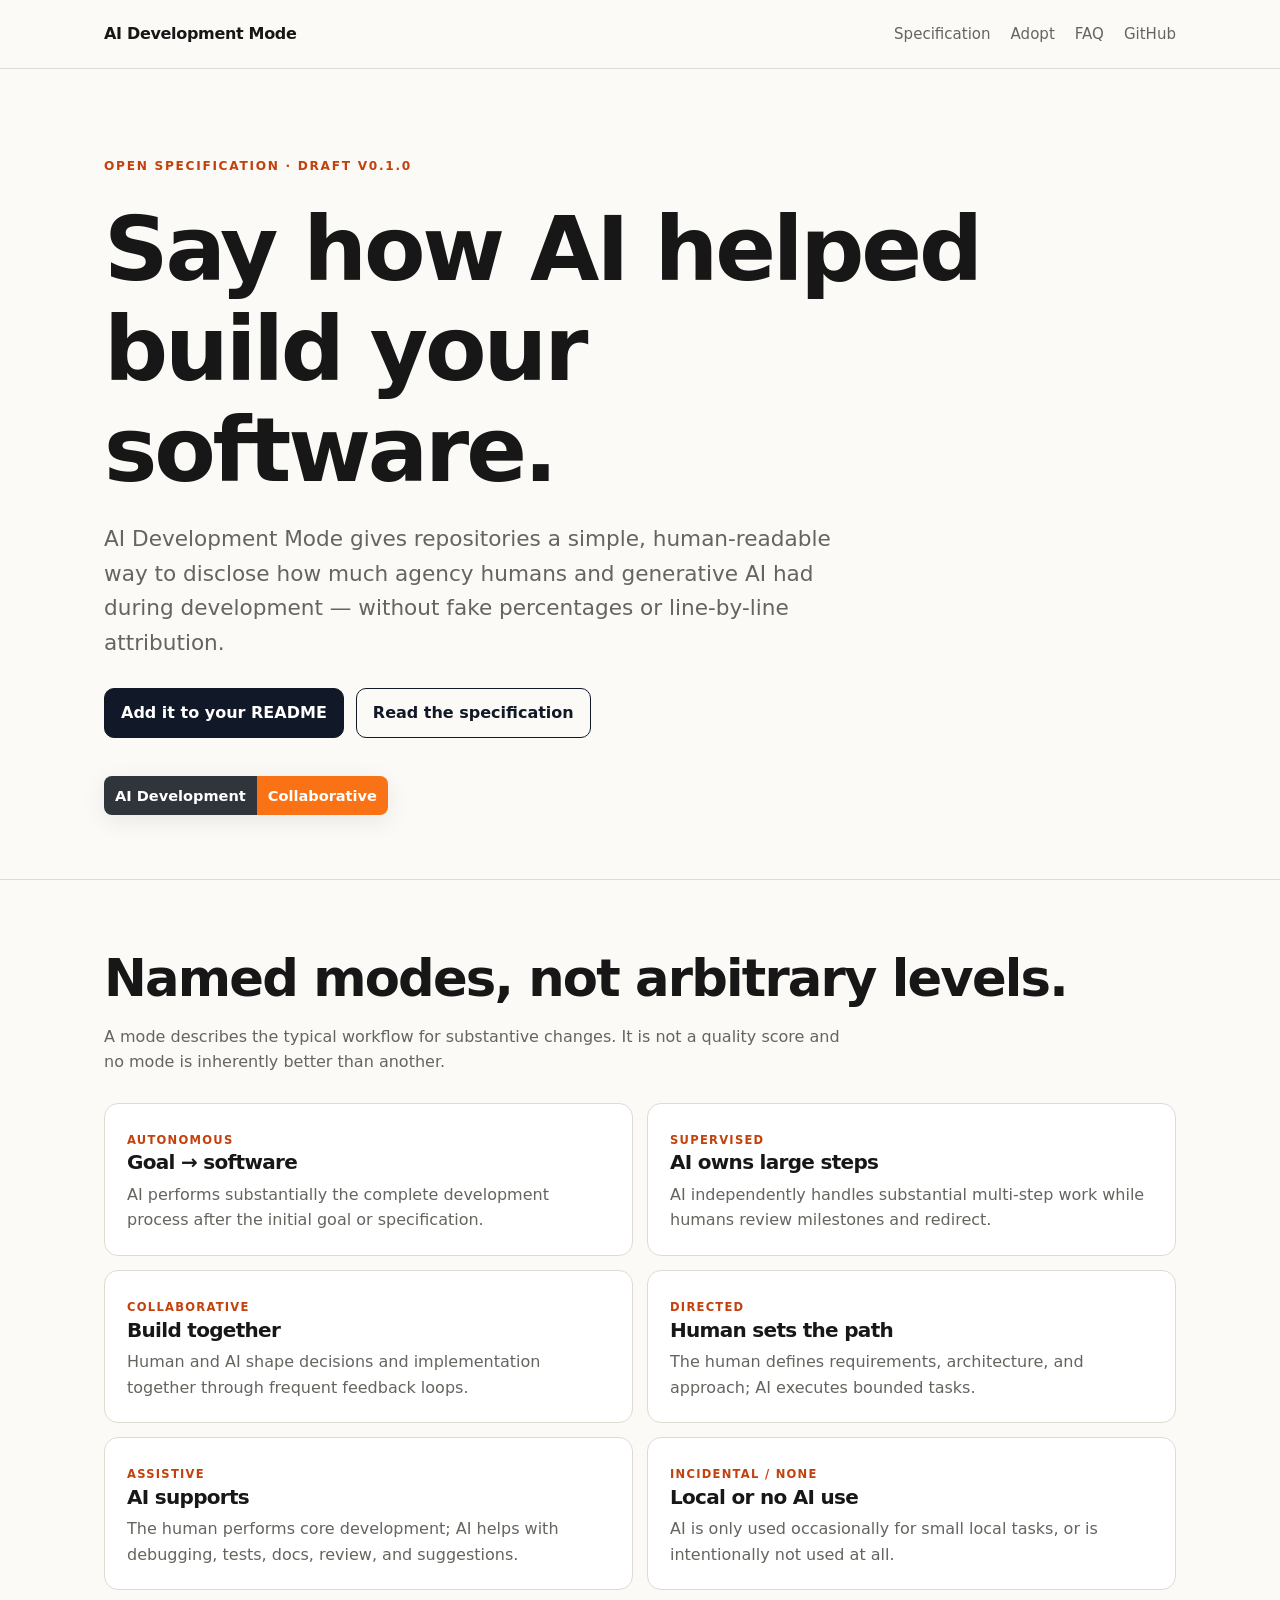
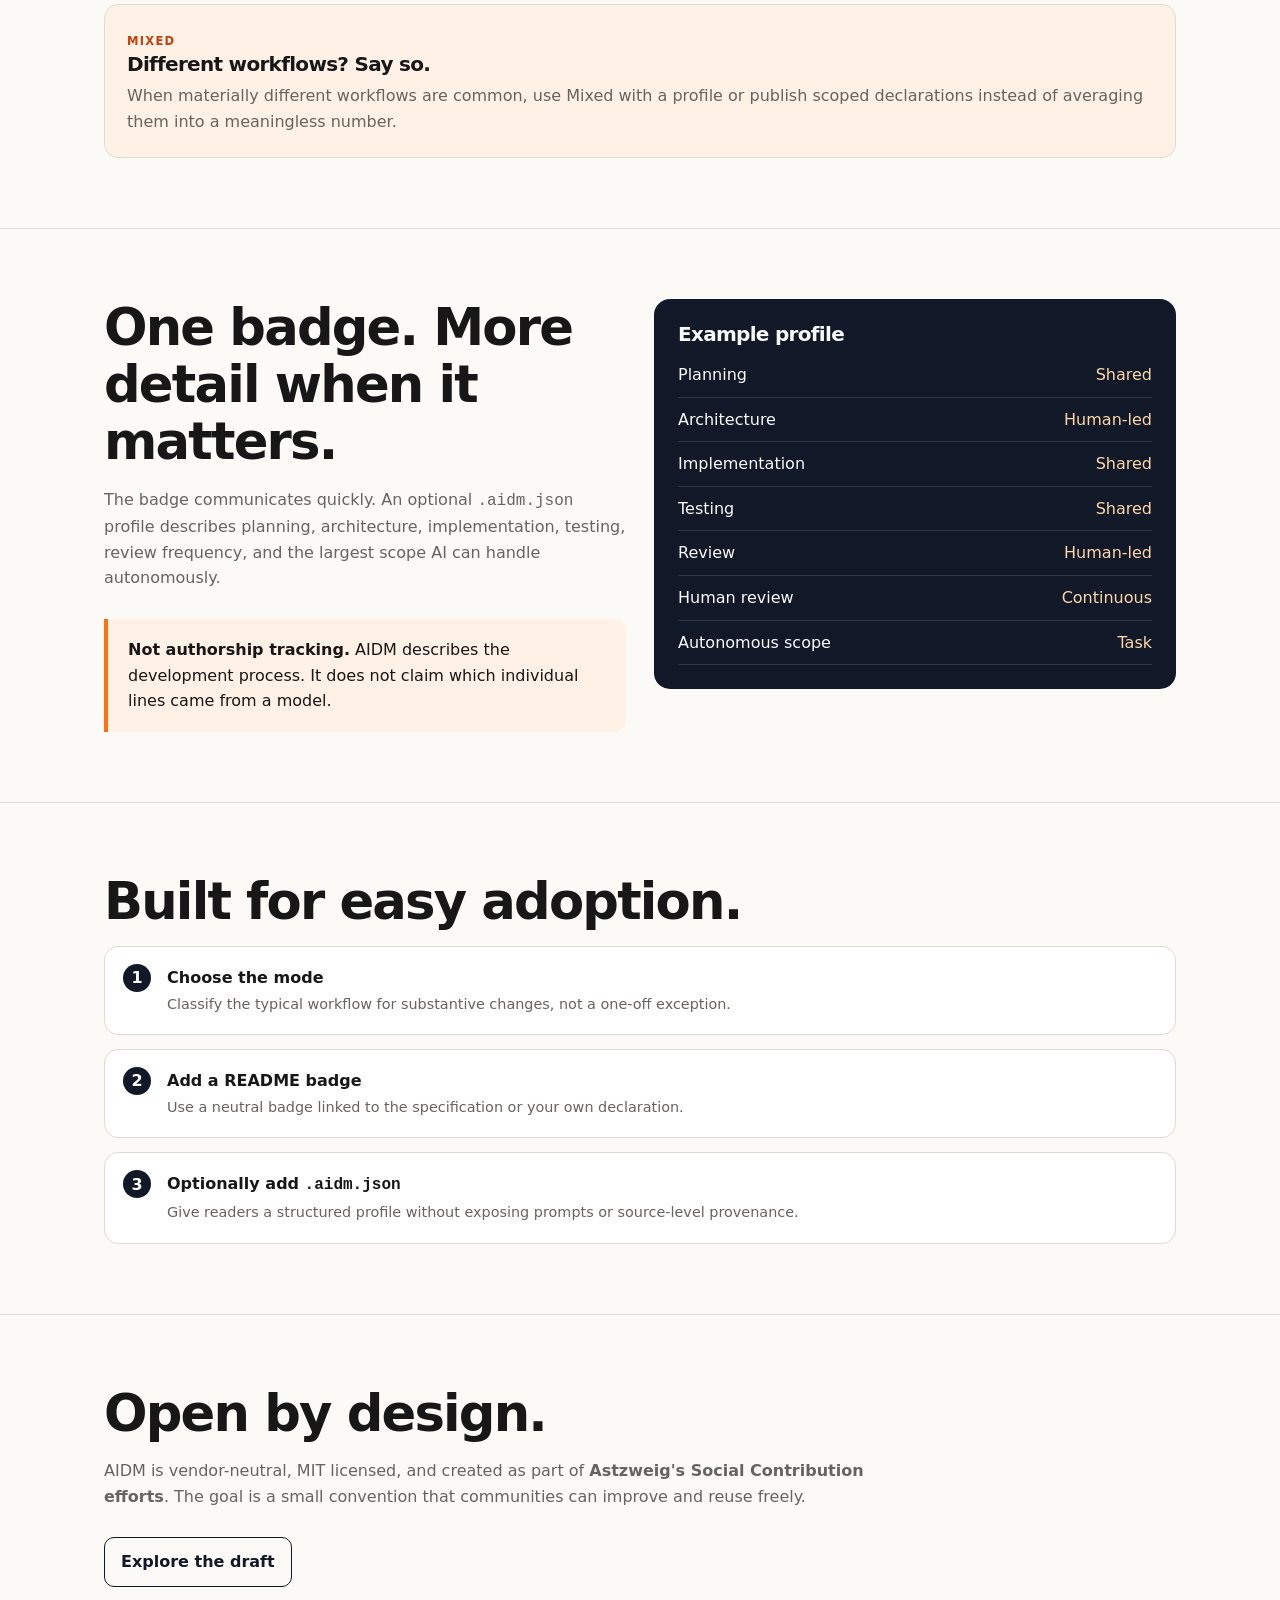
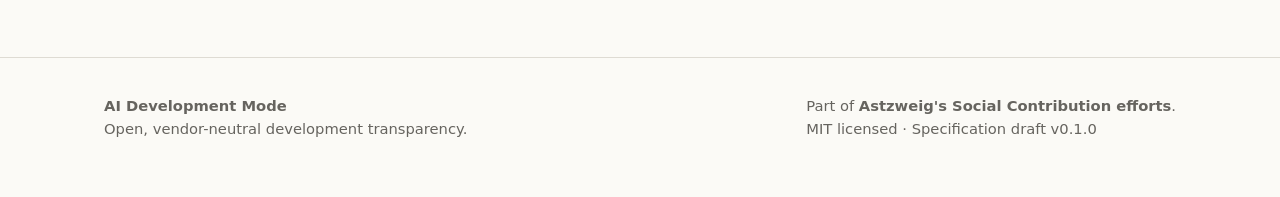
==== docs/index.html @ 7727363b "Import AI Development Mode specification v0.1.0 draft Specification, JSON Schema, examples, validato" ====
<!doctype html>
<html lang="en">
  <head>
    <meta charset="utf-8">
    <meta name="viewport" content="width=device-width,initial-scale=1">
    <meta name="description" content="AI Development Mode is an open specification for disclosing how humans and generative AI worked together to build software.">
    <title>AI Development Mode — Transparent AI-assisted software development</title>
    <link rel="stylesheet" href="assets/style.css">
  </head>
  <body>
    <header class="site-header">
      <div class="wrap nav"><a class="brand" href="index.html"><span>AI Development Mode</span></a>
        <nav class="navlinks"><a href="specification.html">Specification</a><a href="adopt.html">Adopt</a><a href="faq.html">FAQ</a><a href="https://github.com/astzweig/aidm">GitHub</a></nav>
      </div>
    </header>
    <main>
      <section class="hero">
        <div class="wrap">
          <div class="eyebrow">Open specification · Draft v0.1.0</div>
          <h1>Say how AI helped build your software.</h1>
          <p class="lead">AI Development Mode gives repositories a simple, human-readable way to disclose how much agency humans and generative AI had during development — without fake percentages or line-by-line attribution.</p>
          <div class="actions"><a class="button" href="adopt.html">Add it to your README</a><a class="button secondary" href="specification.html">Read the specification</a></div>
          <div class="badge-preview" aria-label="Example badge"><span>AI Development</span><span>Collaborative</span></div>
        </div>
      </section>
      <section class="section">
        <div class="wrap">
          <h2>Named modes, not arbitrary levels.</h2>
          <p class="section-intro">A mode describes the typical workflow for substantive changes. It is not a quality score and no mode is inherently better than another.</p>
          <div class="modes">
            <article class="mode"><span class="tag">Autonomous</span>
              <h3>Goal → software</h3>
              <p>AI performs substantially the complete development process after the initial goal or specification.</p>
            </article>
            <article class="mode"><span class="tag">Supervised</span>
              <h3>AI owns large steps</h3>
              <p>AI independently handles substantial multi-step work while humans review milestones and redirect.</p>
            </article>
            <article class="mode"><span class="tag">Collaborative</span>
              <h3>Build together</h3>
              <p>Human and AI shape decisions and implementation together through frequent feedback loops.</p>
            </article>
            <article class="mode"><span class="tag">Directed</span>
              <h3>Human sets the path</h3>
              <p>The human defines requirements, architecture, and approach; AI executes bounded tasks.</p>
            </article>
            <article class="mode"><span class="tag">Assistive</span>
              <h3>AI supports</h3>
              <p>The human performs core development; AI helps with debugging, tests, docs, review, and suggestions.</p>
            </article>
            <article class="mode"><span class="tag">Incidental / None</span>
              <h3>Local or no AI use</h3>
              <p>AI is only used occasionally for small local tasks, or is intentionally not used at all.</p>
            </article>
            <article class="mode mixed"><span class="tag">Mixed</span>
              <h3>Different workflows? Say so.</h3>
              <p>When materially different workflows are common, use Mixed with a profile or publish scoped declarations instead of averaging them into a meaningless number.</p>
            </article>
          </div>
        </div>
      </section>
      <section class="section">
        <div class="wrap profile">
          <div>
            <h2>One badge. More detail when it matters.</h2>
            <p class="section-intro">The badge communicates quickly. An optional <code>.aidm.json</code> profile describes planning, architecture, implementation, testing, review frequency, and the largest scope AI can handle autonomously.</p>
            <div class="callout"><strong>Not authorship tracking.</strong> AIDM describes the development process. It does not claim which individual lines came from a model.</div>
          </div>
          <div class="profile-card">
            <h3>Example profile</h3>
            <table>
              <tr>
                <td>Planning</td>
                <td>Shared</td>
              </tr>
              <tr>
                <td>Architecture</td>
                <td>Human-led</td>
              </tr>
              <tr>
                <td>Implementation</td>
                <td>Shared</td>
              </tr>
              <tr>
                <td>Testing</td>
                <td>Shared</td>
              </tr>
              <tr>
                <td>Review</td>
                <td>Human-led</td>
              </tr>
              <tr>
                <td>Human review</td>
                <td>Continuous</td>
              </tr>
              <tr>
                <td>Autonomous scope</td>
                <td>Task</td>
              </tr>
            </table>
          </div>
        </div>
      </section>
      <section class="section">
        <div class="wrap">
          <h2>Built for easy adoption.</h2>
          <div class="steps">
            <div class="step"><strong>Choose the mode</strong><br><span class="small">Classify the typical workflow for substantive changes, not a one-off exception.</span></div>
            <div class="step"><strong>Add a README badge</strong><br><span class="small">Use a neutral badge linked to the specification or your own declaration.</span></div>
            <div class="step"><strong>Optionally add <code>.aidm.json</code></strong><br><span class="small">Give readers a structured profile without exposing prompts or source-level provenance.</span></div>
          </div>
        </div>
      </section>
      <section class="section">
        <div class="wrap">
          <h2>Open by design.</h2>
          <p class="section-intro">AIDM is vendor-neutral, MIT licensed, and created as part of <strong>Astzweig's Social Contribution efforts</strong>. The goal is a small convention that communities can improve and reuse freely.</p>
          <a class="button secondary" href="specification.html">Explore the draft</a></div>
      </section>
    </main>
    <footer class="footer">
      <div class="wrap footer-grid">
        <div><strong>AI Development Mode</strong><br>Open, vendor-neutral development transparency.</div>
        <div>Part of <strong>Astzweig's Social Contribution efforts</strong>.<br>MIT licensed · Specification draft v0.1.0</div>
      </div>
    </footer>
    <script src="assets/site.js"></script>
  </body>
</html>
---- docs/assets/style.css ----
* {
  box-sizing:border-box;
}
:root {
  --bg:#fbfaf6;
  --ink:#171717;
  --muted:#66645f;
  --line:#dedbd3;
  --card:#fff;
  --accent:#f97316;
  --accent-text:#c2410c;
  --accent-soft:#fff1e6;
  --dark:#111827;
  --max:1120px;
}
html {
  scroll-behavior:smooth;
}
body {
  margin:0;
  background:var(--bg);
  color:var(--ink);
  font-family:Inter,ui-sans-serif,system-ui,-apple-system,BlinkMacSystemFont,"Segoe UI",sans-serif;
  line-height:1.6;
}
a {
  color:var(--accent-text);
  text-decoration-thickness:1px;
  text-underline-offset:3px;
}
code,pre {
  font-family:ui-monospace,SFMono-Regular,Menlo,Consolas,monospace;
}
.wrap {
  max-width:var(--max);
  margin:auto;
  padding:0 24px;
}
.site-header {
  border-bottom:1px solid var(--line);
  background:rgba(251,250,246,.94);
  position:sticky;
  top:0;
  z-index:20;
  backdrop-filter:blur(10px);
}
.nav {
  height:68px;
  display:flex;
  align-items:center;
  justify-content:space-between;
  gap:24px;
}
.brand {
  display:flex;
  align-items:center;
  gap:11px;
  color:var(--ink);
  text-decoration:none;
  font-weight:800;
  letter-spacing:-.02em;
}
.navlinks {
  display:flex;
  gap:20px;
  align-items:center;
}
.navlinks a {
  color:var(--muted);
  text-decoration:none;
  font-size:.94rem;
}
.navlinks a:hover {
  color:var(--ink);
}
.hero {
  padding:88px 0 64px;
}
.eyebrow {
  text-transform:uppercase;
  letter-spacing:.14em;
  font-size:.76rem;
  font-weight:800;
  color:var(--accent-text);
}
h1,h2,h3 {
  line-height:1.12;
  letter-spacing:-.035em;
}
h1 {
  font-size:clamp(2.8rem,7vw,5.8rem);
  max-width:920px;
  margin:.25em 0 .25em;
}
h2 {
  font-size:clamp(2rem,4vw,3.2rem);
  margin:0 0 16px;
}
h3 {
  font-size:1.25rem;
  margin:0 0 8px;
}
.lead {
  font-size:clamp(1.12rem,2vw,1.35rem);
  max-width:760px;
  color:var(--muted);
}
.actions {
  display:flex;
  flex-wrap:wrap;
  gap:12px;
  margin-top:28px;
}
.button {
  display:inline-flex;
  align-items:center;
  justify-content:center;
  border:1px solid var(--dark);
  background:var(--dark);
  color:white;
  text-decoration:none;
  padding:11px 16px;
  border-radius:10px;
  font-weight:700;
}
.button.secondary {
  background:transparent;
  color:var(--dark);
}
.badge-preview {
  margin-top:38px;
  display:inline-flex;
  align-items:center;
  border-radius:8px;
  overflow:hidden;
  box-shadow:0 6px 24px rgba(17,24,39,.08);
  font-size:.91rem;
  font-weight:700;
}
.badge-preview span:first-child {
  background:#30343b;
  color:white;
  padding:8px 11px;
}
.badge-preview span:last-child {
  background:var(--accent);
  color:white;
  padding:8px 11px;
}
.section {
  padding:70px 0;
  border-top:1px solid var(--line);
}
.section-intro {
  max-width:760px;
  color:var(--muted);
  margin-bottom:28px;
}
.modes {
  display:grid;
  grid-template-columns:repeat(2,minmax(0,1fr));
  gap:14px;
}
.mode {
  background:var(--card);
  border:1px solid var(--line);
  border-radius:14px;
  padding:22px;
}
.mode .tag {
  font-size:.72rem;
  text-transform:uppercase;
  letter-spacing:.11em;
  color:var(--accent-text);
  font-weight:800;
}
.mode p {
  margin:8px 0 0;
  color:var(--muted);
}
.mode.mixed {
  grid-column:1/-1;
  background:var(--accent-soft);
}
.profile {
  display:grid;
  grid-template-columns:1fr 1fr;
  gap:28px;
  align-items:start;
}
.profile-card {
  background:var(--dark);
  color:#f9fafb;
  border-radius:16px;
  padding:24px;
}
.profile-card table {
  width:100%;
  border-collapse:collapse;
}
.profile-card td {
  padding:9px 0;
  border-bottom:1px solid #303746;
}
.profile-card td:last-child {
  text-align:right;
  color:#fed7aa;
}
.codebox {
  position:relative;
  background:#111827;
  color:#f8fafc;
  padding:20px;
  border-radius:14px;
  overflow:auto;
}
.codebox pre {
  margin:0;
  white-space:pre-wrap;
}
.copy {
  position:absolute;
  right:10px;
  top:10px;
  border:1px solid #475569;
  background:#1f2937;
  color:white;
  border-radius:8px;
  padding:6px 9px;
  cursor:pointer;
}
.callout {
  border-left:4px solid var(--accent);
  background:var(--accent-soft);
  padding:18px 20px;
  border-radius:0 12px 12px 0;
}
.steps {
  counter-reset:step;
  display:grid;
  gap:14px;
}
.step {
  counter-increment:step;
  background:white;
  border:1px solid var(--line);
  padding:18px 20px 18px 62px;
  border-radius:14px;
  position:relative;
}
.step:before {
  content:counter(step);
  position:absolute;
  left:18px;
  top:17px;
  width:28px;
  height:28px;
  border-radius:50%;
  display:grid;
  place-items:center;
  background:var(--dark);
  color:white;
  font-weight:800;
}
.footer {
  border-top:1px solid var(--line);
  padding:36px 0 60px;
  color:var(--muted);
  font-size:.92rem;
}
.footer-grid {
  display:flex;
  justify-content:space-between;
  gap:30px;
  flex-wrap:wrap;
}
.prose {
  max-width:820px;
}
.prose h2 {
  margin-top:2.2em;
}
.prose h3 {
  margin-top:1.8em;
}
.prose table {
  width:100%;
  border-collapse:collapse;
  display:block;
  overflow:auto;
}
.prose th,.prose td {
  padding:10px 12px;
  border:1px solid var(--line);
  text-align:left;
  background:white;
}
.prose pre {
  background:#111827;
  color:#f9fafb;
  padding:18px;
  border-radius:12px;
  overflow:auto;
}
.chooser {
  background:white;
  border:1px solid var(--line);
  border-radius:16px;
  padding:24px;
}
.chooser .question {
  margin-bottom:16px;
}
.chooser button {
  margin:4px 6px 4px 0;
  padding:8px 12px;
  border-radius:9px;
  border:1px solid var(--line);
  background:#fff;
  cursor:pointer;
}
.chooser button:hover {
  border-color:var(--accent);
}
.result {
  margin-top:16px;
  padding:16px;
  background:var(--accent-soft);
  border-radius:12px;
  display:none;
}
.small {
  font-size:.9rem;
  color:var(--muted);
}
@media(max-width:760px) {
  .navlinks {
    display:none;
  }
  .hero {
    padding-top:58px;
  }
  .modes,.profile {
    grid-template-columns:1fr;
  }
  .mode.mixed {
    grid-column:auto;
  }
  .section {
    padding:54px 0;
  }
}
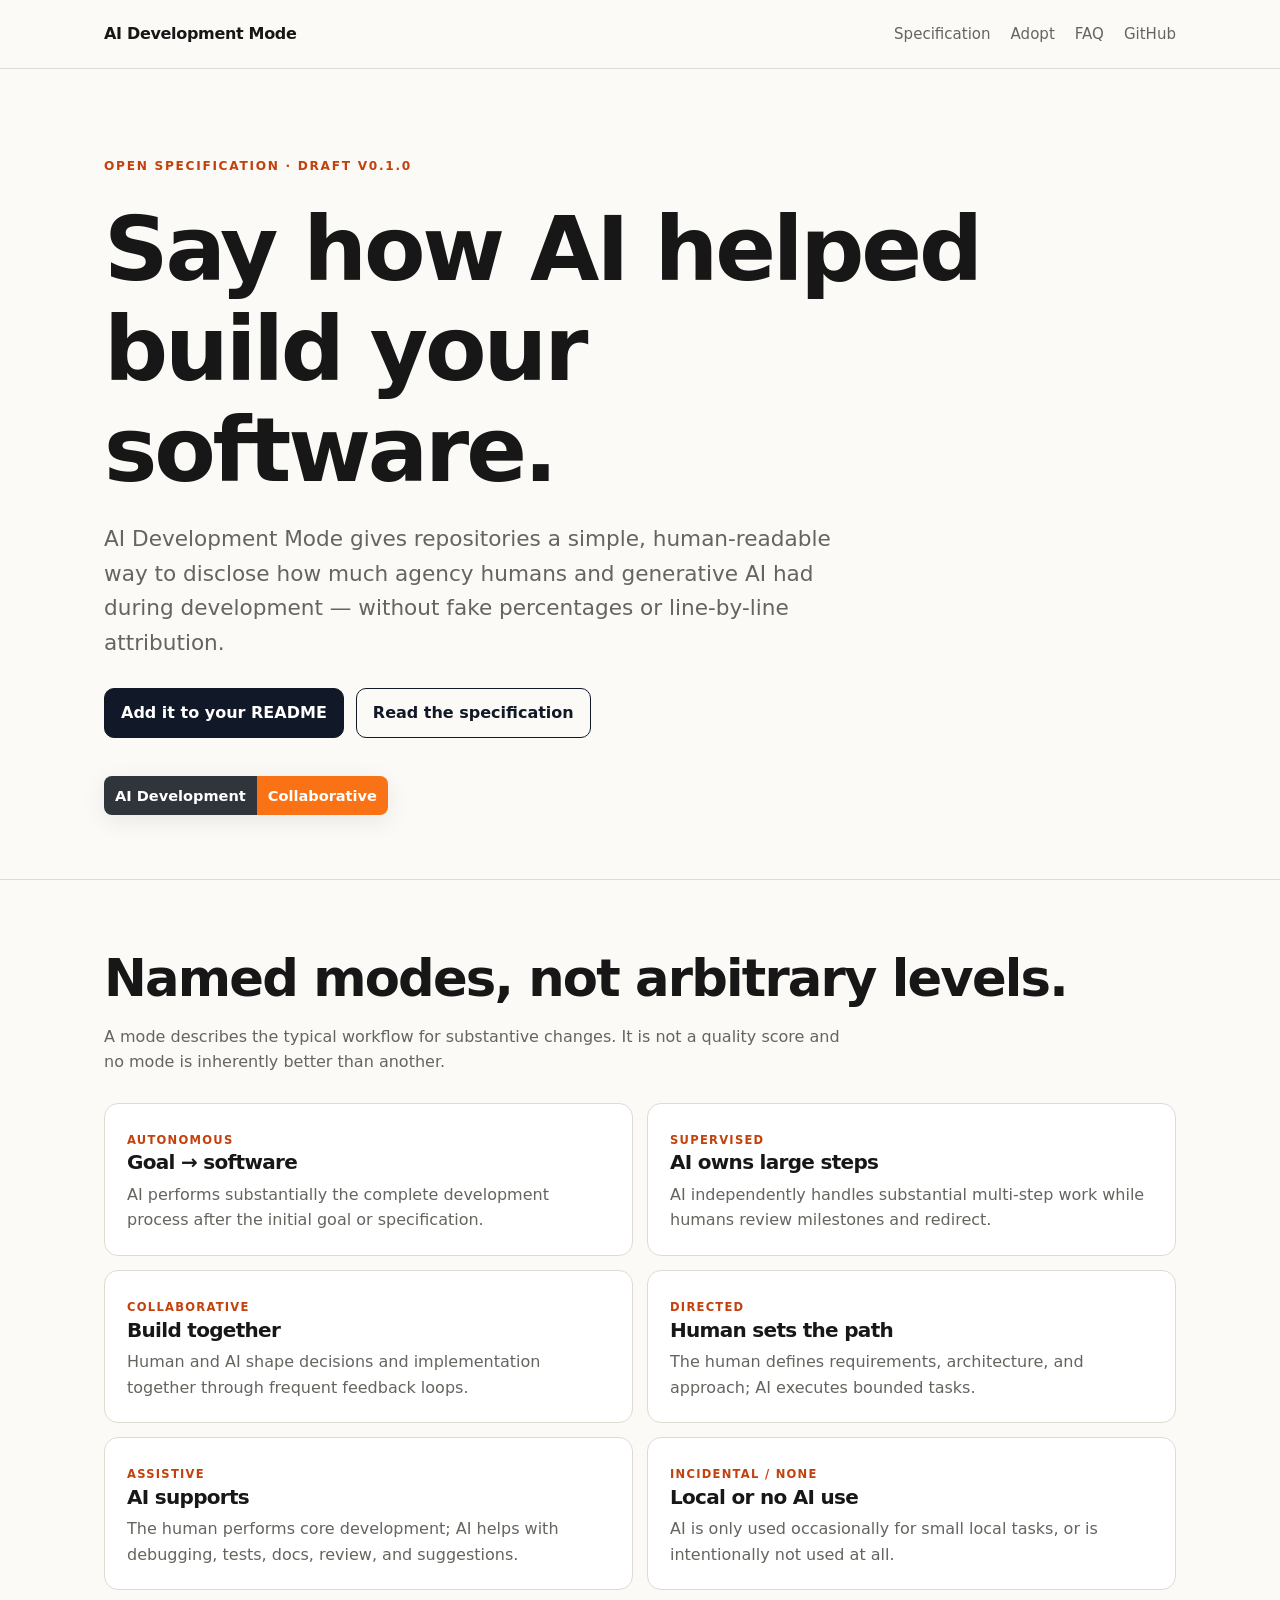
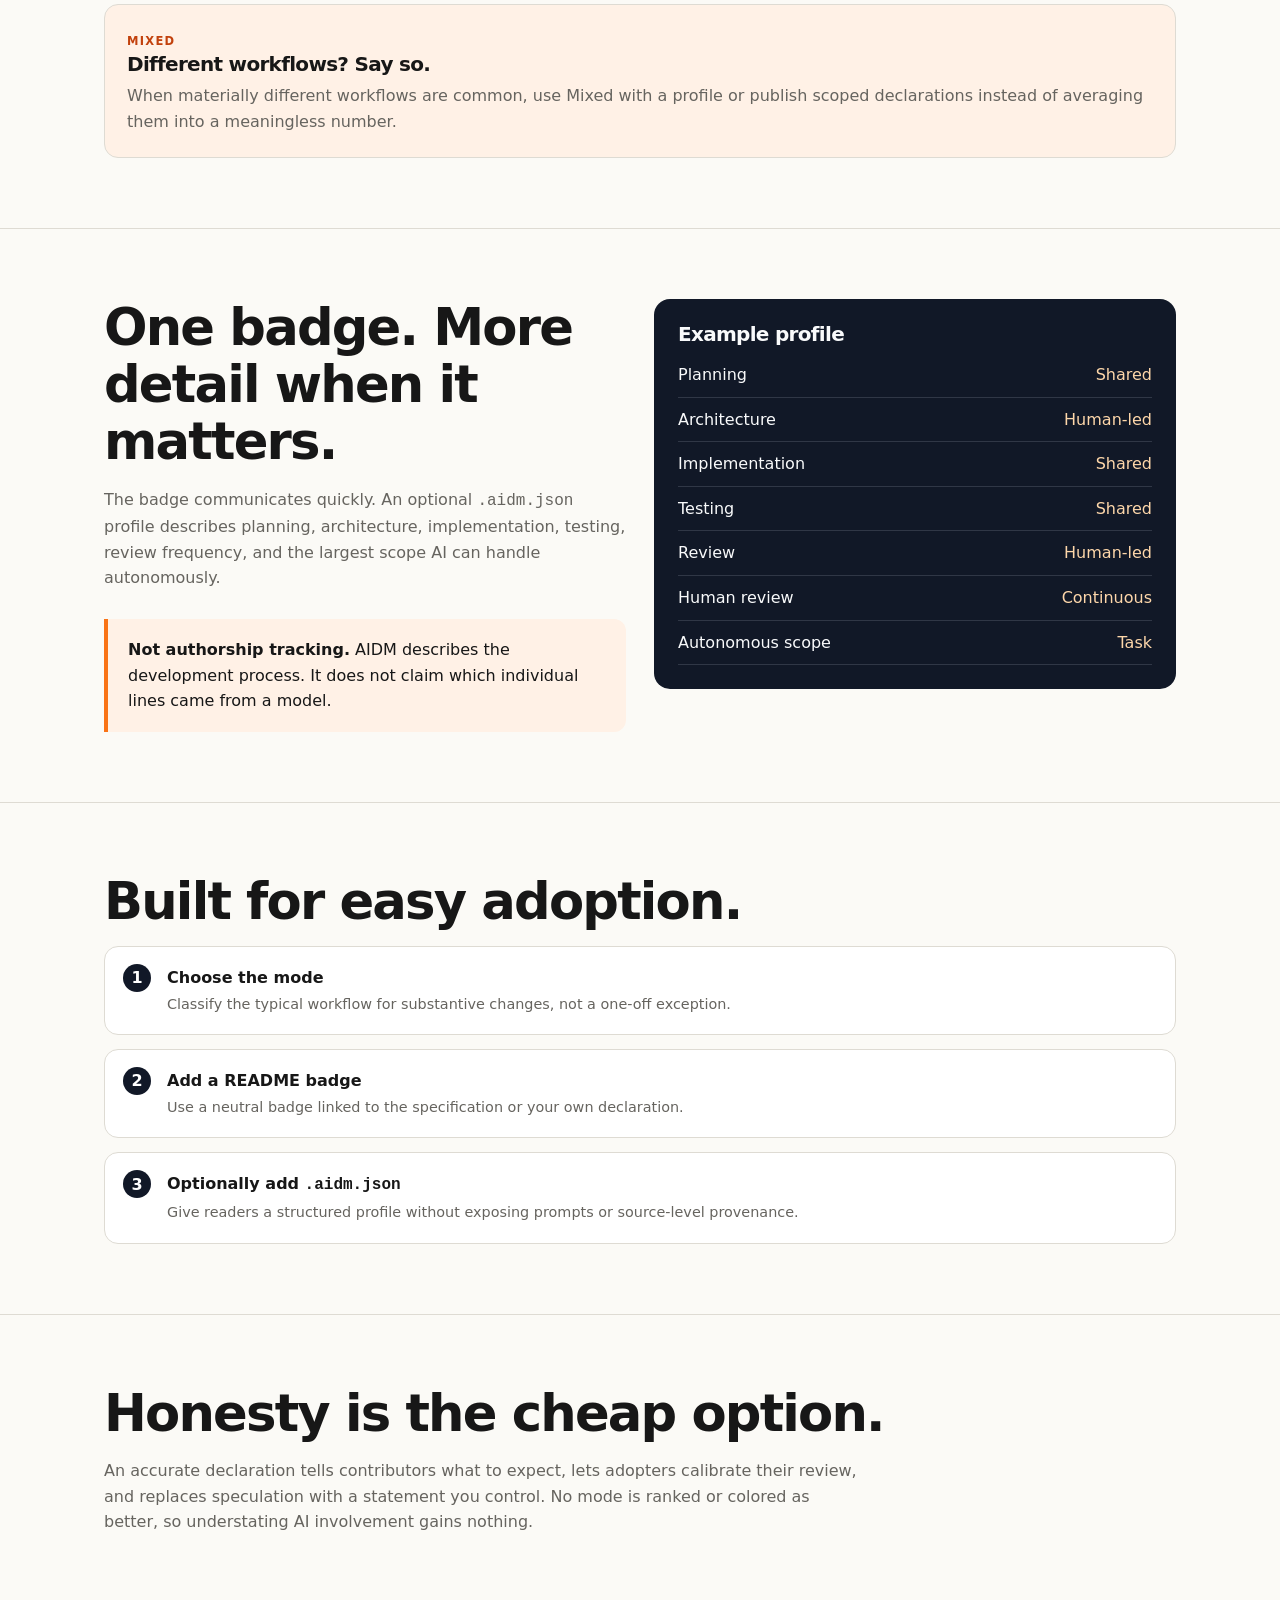
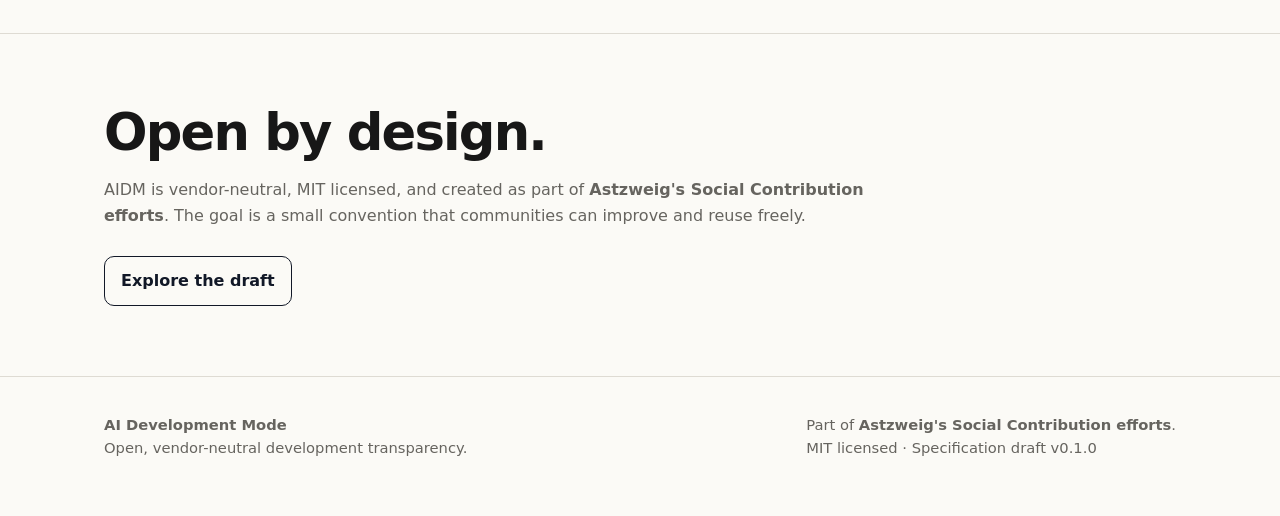
==== commit 4358a53c: "Explain mode ordering, honest-declaration incentives, related work The modes were ordered by AI agen" ====
--- a/docs/index.html
+++ b/docs/index.html
@@ -113,6 +113,12 @@
       </section>
       <section class="section">
         <div class="wrap">
+          <h2>Honesty is the cheap option.</h2>
+          <p class="section-intro">An accurate declaration tells contributors what to expect, lets adopters calibrate their review, and replaces speculation with a statement you control. No mode is ranked or colored as better, so understating AI involvement gains nothing.</p>
+        </div>
+      </section>
+      <section class="section">
+        <div class="wrap">
           <h2>Open by design.</h2>
           <p class="section-intro">AIDM is vendor-neutral, MIT licensed, and created as part of <strong>Astzweig's Social Contribution efforts</strong>. The goal is a small convention that communities can improve and reuse freely.</p>
           <a class="button secondary" href="specification.html">Explore the draft</a></div>
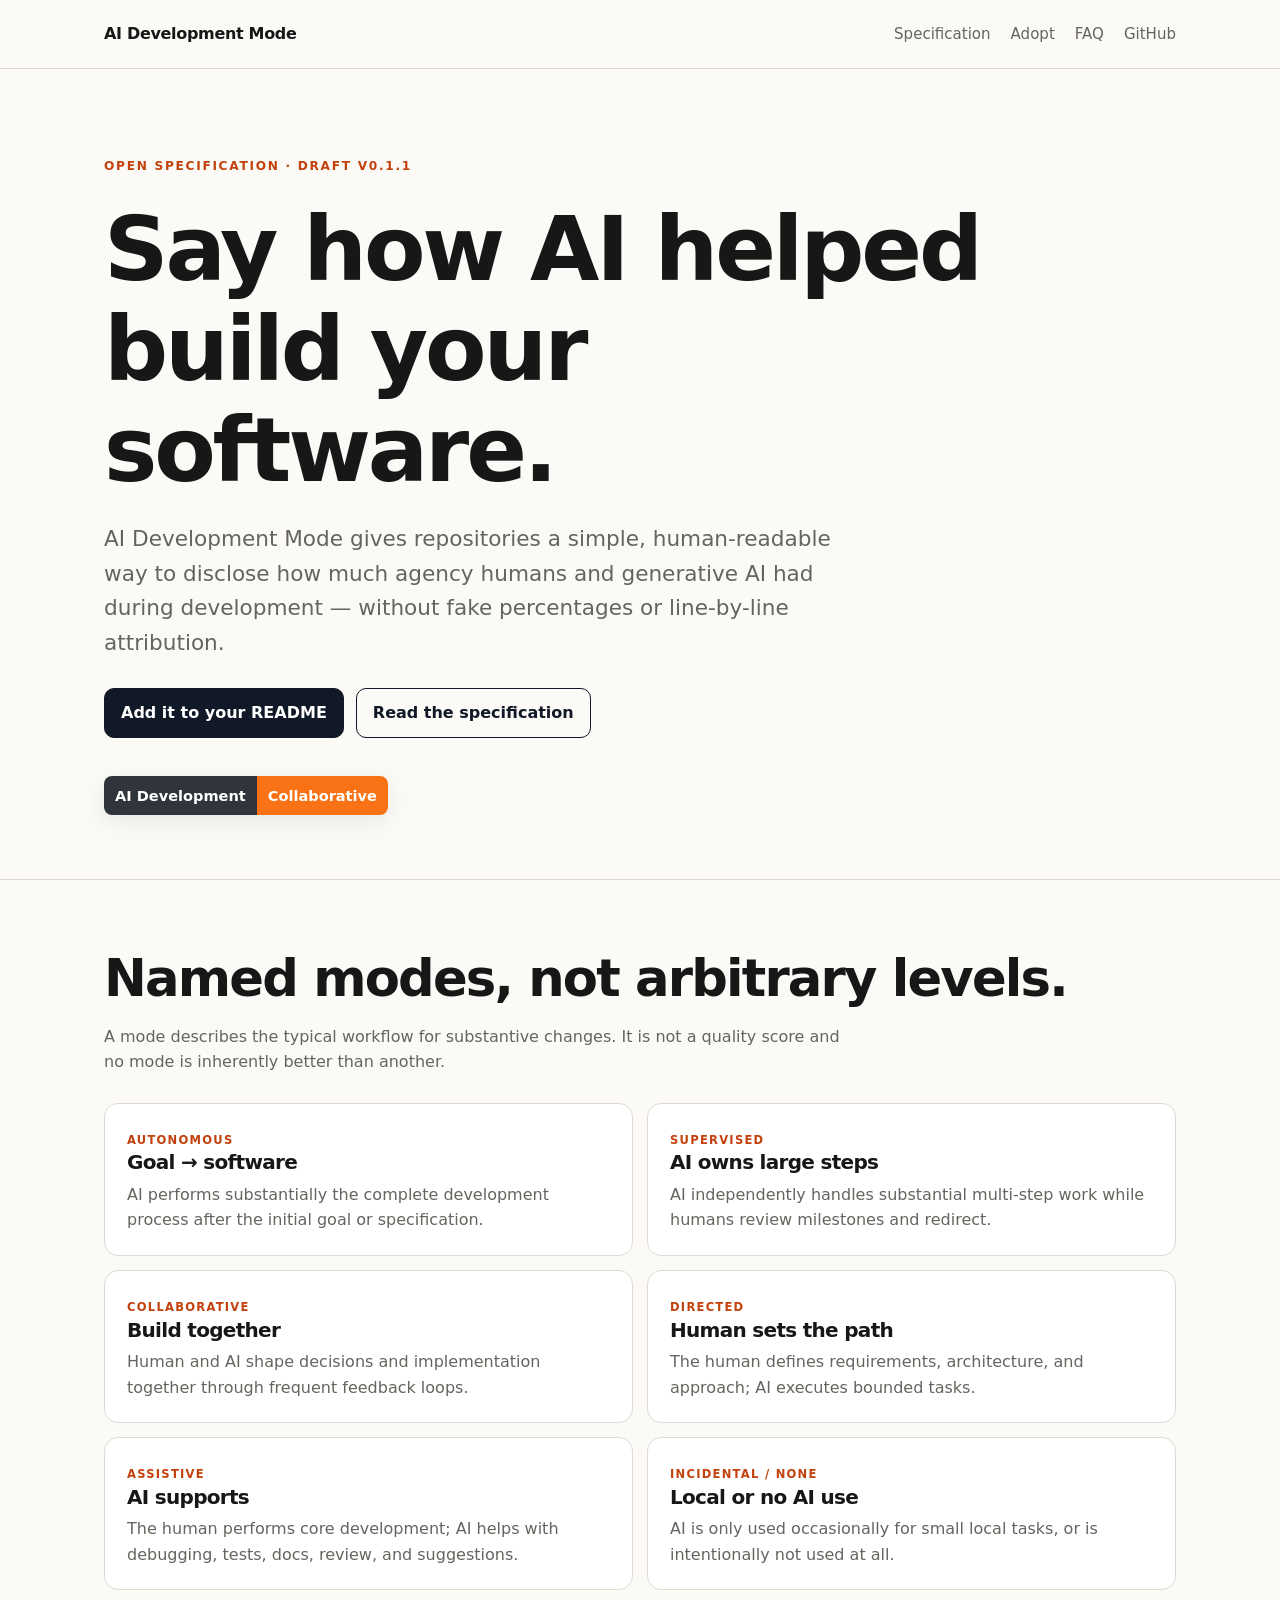
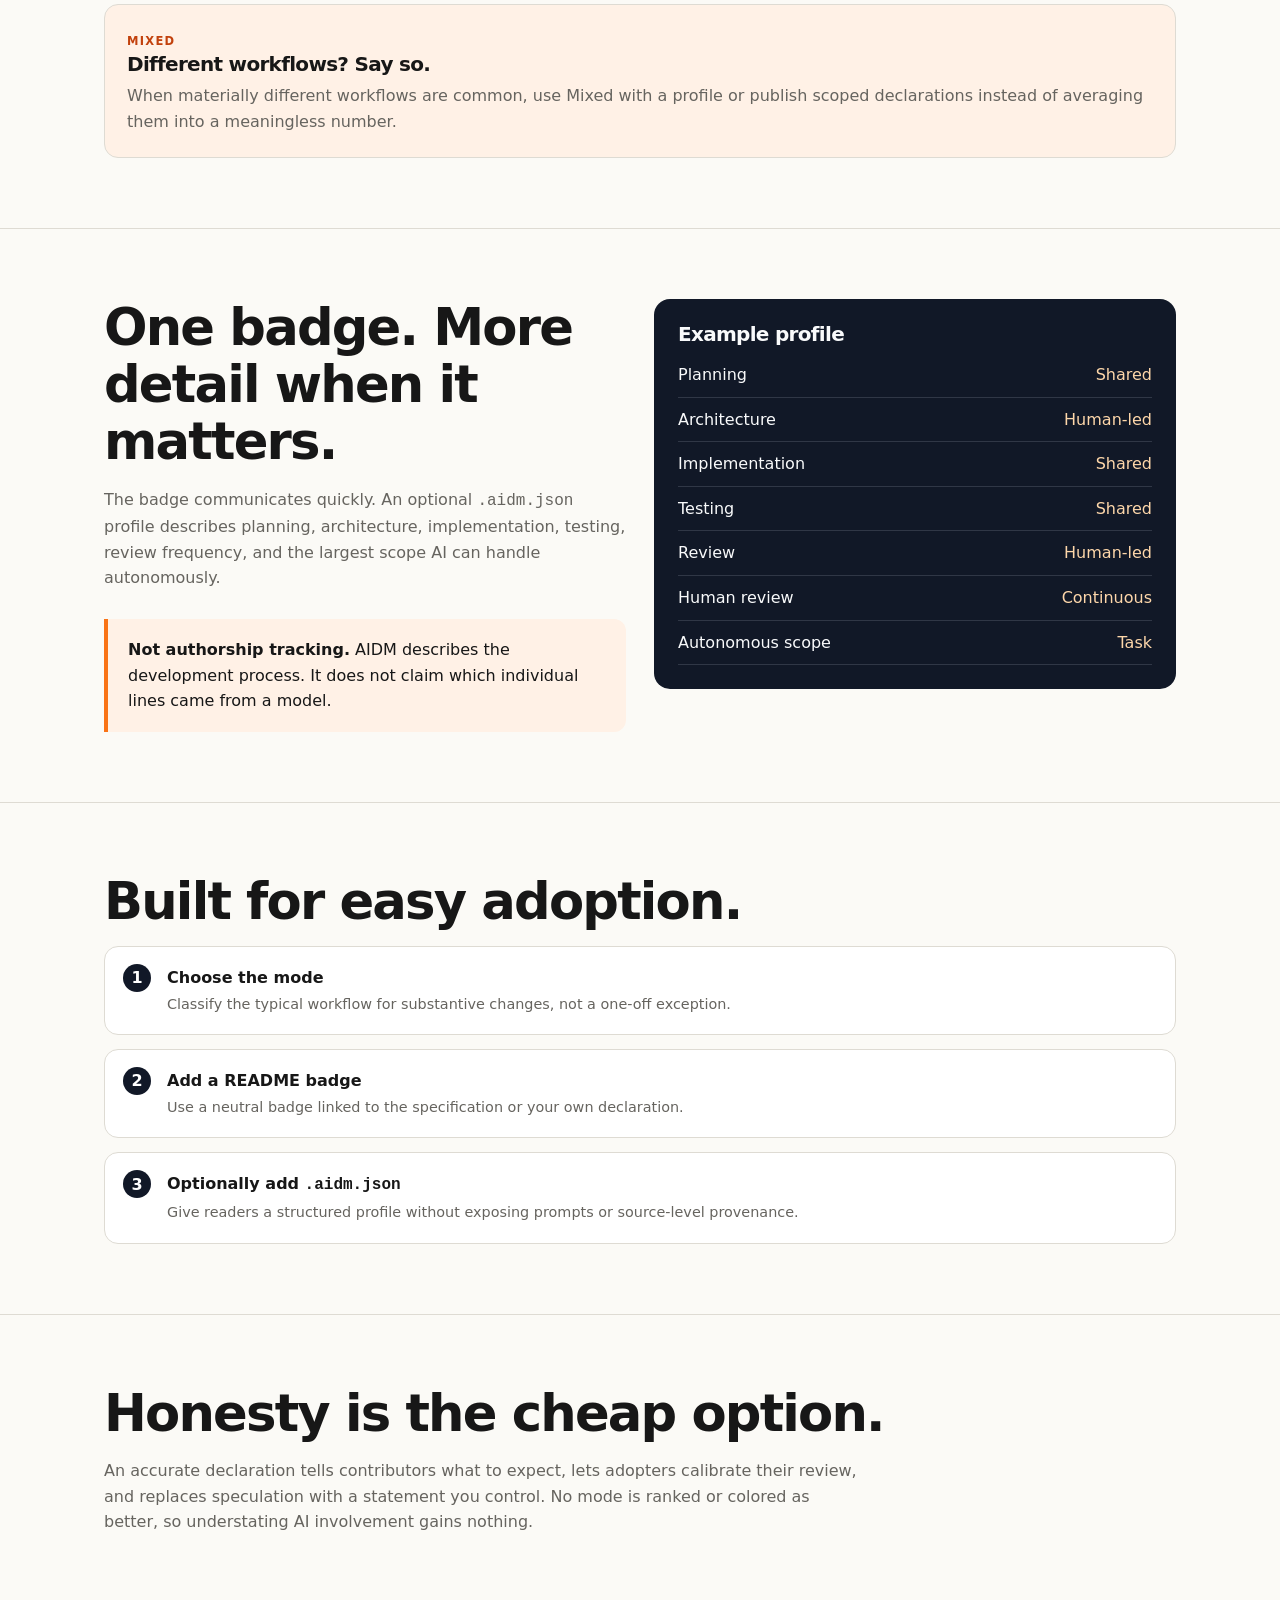
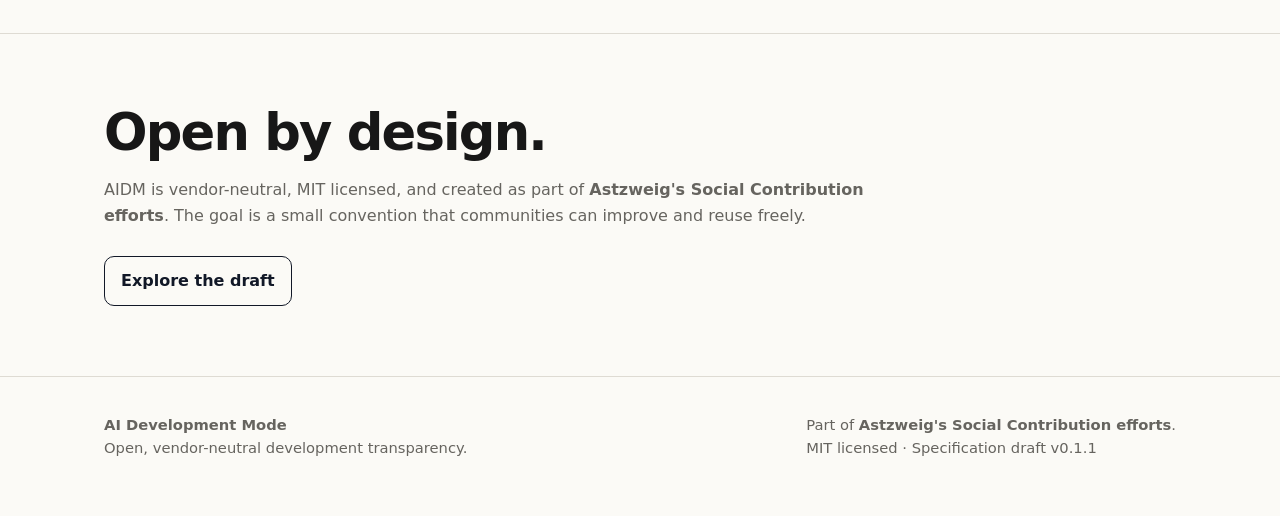
==== commit ca1253ae: "Release 0.1.1 Adds the ordered-spectrum principle and the two informative sections on honest declara" ====
--- a/docs/index.html
+++ b/docs/index.html
@@ -16,7 +16,7 @@
     <main>
       <section class="hero">
         <div class="wrap">
-          <div class="eyebrow">Open specification · Draft v0.1.0</div>
+          <div class="eyebrow">Open specification · Draft v0.1.1</div>
           <h1>Say how AI helped build your software.</h1>
           <p class="lead">AI Development Mode gives repositories a simple, human-readable way to disclose how much agency humans and generative AI had during development — without fake percentages or line-by-line attribution.</p>
           <div class="actions"><a class="button" href="adopt.html">Add it to your README</a><a class="button secondary" href="specification.html">Read the specification</a></div>
@@ -127,7 +127,7 @@
     <footer class="footer">
       <div class="wrap footer-grid">
         <div><strong>AI Development Mode</strong><br>Open, vendor-neutral development transparency.</div>
-        <div>Part of <strong>Astzweig's Social Contribution efforts</strong>.<br>MIT licensed · Specification draft v0.1.0</div>
+        <div>Part of <strong>Astzweig's Social Contribution efforts</strong>.<br>MIT licensed · Specification draft v0.1.1</div>
       </div>
     </footer>
     <script src="assets/site.js"></script>
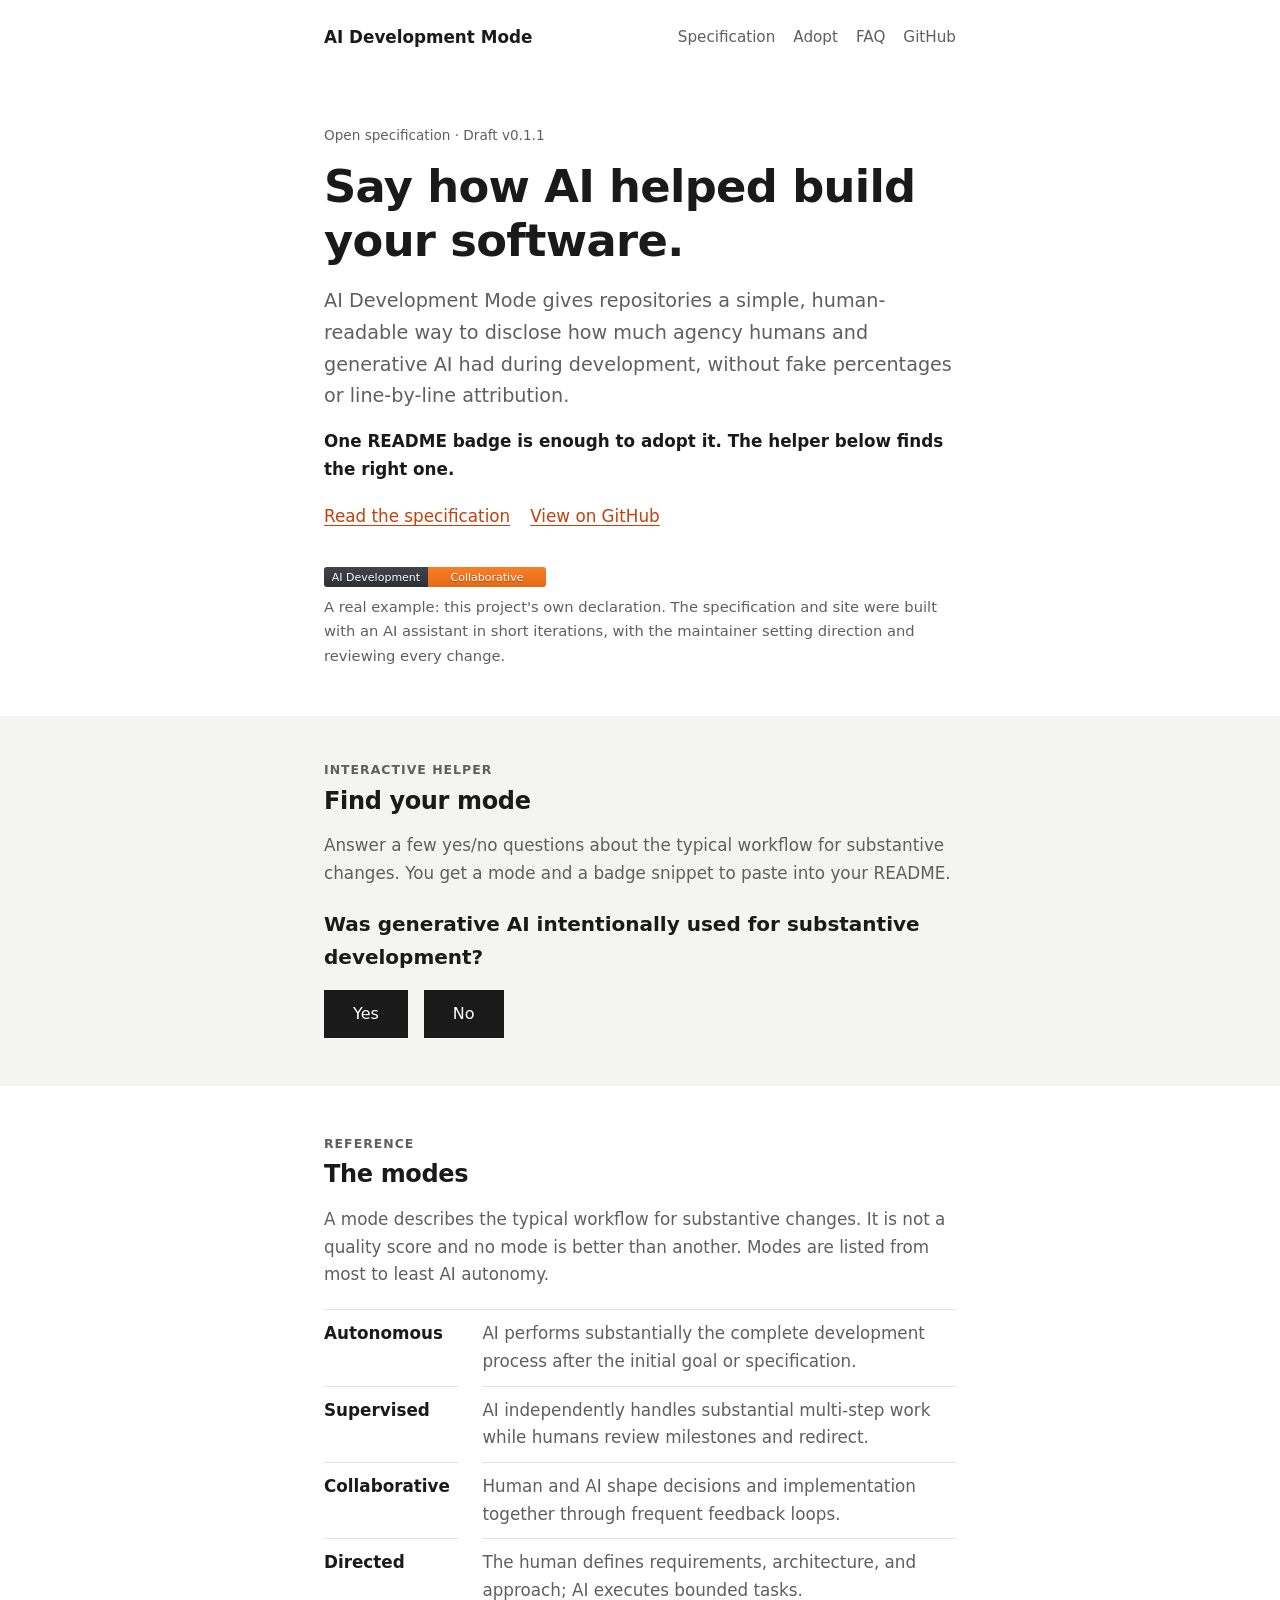
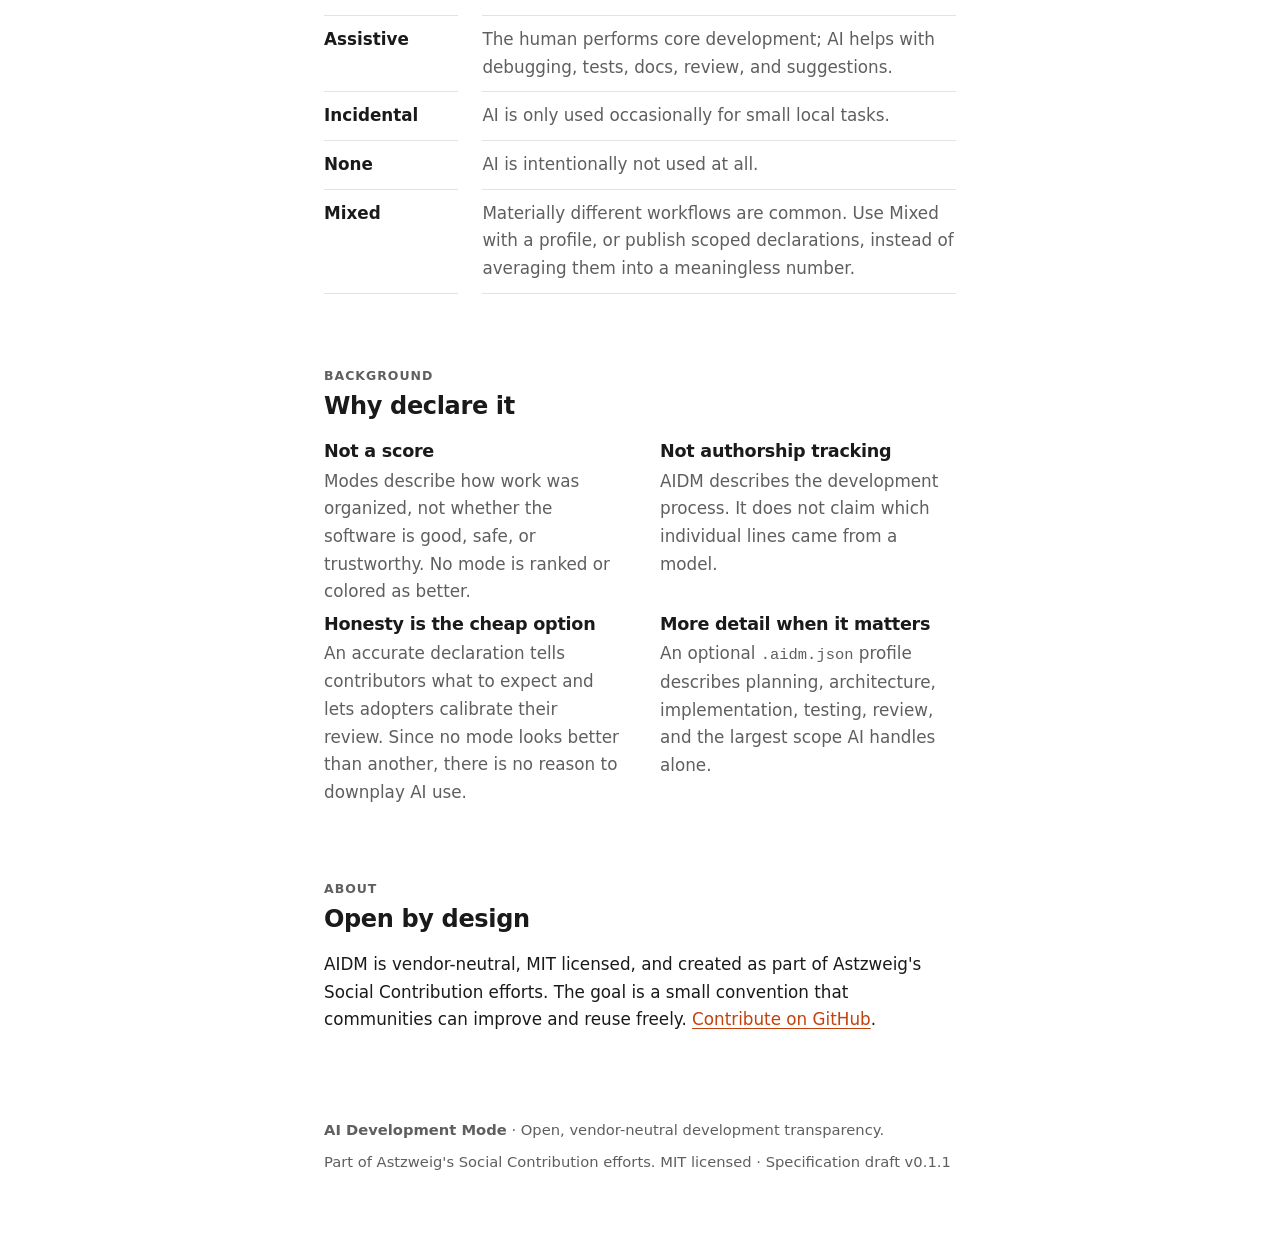
==== commit d1f3a411: "Simplify site and move mode chooser to homepage Replace the card-and-shadow layout with a single-col" ====
--- a/docs/index.html
+++ b/docs/index.html
@@ -9,7 +9,7 @@
   </head>
   <body>
     <header class="site-header">
-      <div class="wrap nav"><a class="brand" href="index.html"><span>AI Development Mode</span></a>
+      <div class="wrap nav"><a class="brand" href="index.html">AI Development Mode</a>
         <nav class="navlinks"><a href="specification.html">Specification</a><a href="adopt.html">Adopt</a><a href="faq.html">FAQ</a><a href="https://github.com/astzweig/aidm">GitHub</a></nav>
       </div>
     </header>
@@ -18,116 +18,89 @@
         <div class="wrap">
           <div class="eyebrow">Open specification · Draft v0.1.1</div>
           <h1>Say how AI helped build your software.</h1>
-          <p class="lead">AI Development Mode gives repositories a simple, human-readable way to disclose how much agency humans and generative AI had during development — without fake percentages or line-by-line attribution.</p>
-          <div class="actions"><a class="button" href="adopt.html">Add it to your README</a><a class="button secondary" href="specification.html">Read the specification</a></div>
-          <div class="badge-preview" aria-label="Example badge"><span>AI Development</span><span>Collaborative</span></div>
+          <p class="lead">AI Development Mode gives repositories a simple, human-readable way to disclose how much agency humans and generative AI had during development, without fake percentages or line-by-line attribution.</p>
+          <p class="sub">One README badge is enough to adopt it. The helper below finds the right one.</p>
+          <p class="actions"><a href="specification.html">Read the specification</a><a href="https://github.com/astzweig/aidm">View on GitHub</a></p>
+          <p class="example">
+            <a href="https://github.com/astzweig/aidm/blob/main/.aidm.json"><img src="assets/badge-collaborative.svg" alt="AI Development: Collaborative" width="222" height="20"></a>
+            <span class="small">A real example: this project's own declaration. The specification and site were built with an AI assistant in short iterations, with the maintainer setting direction and reviewing every change.</span>
+          </p>
+        </div>
+      </section>
+      <section class="section tool" id="find-your-mode">
+        <div class="wrap">
+          <p class="label">Interactive helper</p>
+          <h2>Find your mode</h2>
+          <p class="muted">Answer a few yes/no questions about the typical workflow for substantive changes. You get a mode and a badge snippet to paste into your README.</p>
+          <p id="chooser-q" class="chooser-question"></p>
+          <div id="chooser-answers" class="chooser-answers">
+            <button data-answer="yes">Yes</button>
+            <button data-answer="no">No</button>
+          </div>
+          <div id="chooser-result" class="chooser-result" aria-live="polite"></div>
         </div>
       </section>
       <section class="section">
         <div class="wrap">
-          <h2>Named modes, not arbitrary levels.</h2>
-          <p class="section-intro">A mode describes the typical workflow for substantive changes. It is not a quality score and no mode is inherently better than another.</p>
-          <div class="modes">
-            <article class="mode"><span class="tag">Autonomous</span>
-              <h3>Goal → software</h3>
-              <p>AI performs substantially the complete development process after the initial goal or specification.</p>
-            </article>
-            <article class="mode"><span class="tag">Supervised</span>
-              <h3>AI owns large steps</h3>
-              <p>AI independently handles substantial multi-step work while humans review milestones and redirect.</p>
-            </article>
-            <article class="mode"><span class="tag">Collaborative</span>
-              <h3>Build together</h3>
-              <p>Human and AI shape decisions and implementation together through frequent feedback loops.</p>
-            </article>
-            <article class="mode"><span class="tag">Directed</span>
-              <h3>Human sets the path</h3>
-              <p>The human defines requirements, architecture, and approach; AI executes bounded tasks.</p>
-            </article>
-            <article class="mode"><span class="tag">Assistive</span>
-              <h3>AI supports</h3>
-              <p>The human performs core development; AI helps with debugging, tests, docs, review, and suggestions.</p>
-            </article>
-            <article class="mode"><span class="tag">Incidental / None</span>
-              <h3>Local or no AI use</h3>
-              <p>AI is only used occasionally for small local tasks, or is intentionally not used at all.</p>
-            </article>
-            <article class="mode mixed"><span class="tag">Mixed</span>
-              <h3>Different workflows? Say so.</h3>
-              <p>When materially different workflows are common, use Mixed with a profile or publish scoped declarations instead of averaging them into a meaningless number.</p>
-            </article>
-          </div>
+          <p class="label">Reference</p>
+          <h2>The modes</h2>
+          <p class="muted">A mode describes the typical workflow for substantive changes. It is not a quality score and no mode is better than another. Modes are listed from most to least AI autonomy.</p>
+          <dl class="modes">
+            <dt>Autonomous</dt>
+            <dd>AI performs substantially the complete development process after the initial goal or specification.</dd>
+            <dt>Supervised</dt>
+            <dd>AI independently handles substantial multi-step work while humans review milestones and redirect.</dd>
+            <dt>Collaborative</dt>
+            <dd>Human and AI shape decisions and implementation together through frequent feedback loops.</dd>
+            <dt>Directed</dt>
+            <dd>The human defines requirements, architecture, and approach; AI executes bounded tasks.</dd>
+            <dt>Assistive</dt>
+            <dd>The human performs core development; AI helps with debugging, tests, docs, review, and suggestions.</dd>
+            <dt>Incidental</dt>
+            <dd>AI is only used occasionally for small local tasks.</dd>
+            <dt>None</dt>
+            <dd>AI is intentionally not used at all.</dd>
+            <dt>Mixed</dt>
+            <dd>Materially different workflows are common. Use Mixed with a profile, or publish scoped declarations, instead of averaging them into a meaningless number.</dd>
+          </dl>
         </div>
       </section>
       <section class="section">
-        <div class="wrap profile">
-          <div>
-            <h2>One badge. More detail when it matters.</h2>
-            <p class="section-intro">The badge communicates quickly. An optional <code>.aidm.json</code> profile describes planning, architecture, implementation, testing, review frequency, and the largest scope AI can handle autonomously.</p>
-            <div class="callout"><strong>Not authorship tracking.</strong> AIDM describes the development process. It does not claim which individual lines came from a model.</div>
-          </div>
-          <div class="profile-card">
-            <h3>Example profile</h3>
-            <table>
-              <tr>
-                <td>Planning</td>
-                <td>Shared</td>
-              </tr>
-              <tr>
-                <td>Architecture</td>
-                <td>Human-led</td>
-              </tr>
-              <tr>
-                <td>Implementation</td>
-                <td>Shared</td>
-              </tr>
-              <tr>
-                <td>Testing</td>
-                <td>Shared</td>
-              </tr>
-              <tr>
-                <td>Review</td>
-                <td>Human-led</td>
-              </tr>
-              <tr>
-                <td>Human review</td>
-                <td>Continuous</td>
-              </tr>
-              <tr>
-                <td>Autonomous scope</td>
-                <td>Task</td>
-              </tr>
-            </table>
+        <div class="wrap">
+          <p class="label">Background</p>
+          <h2>Why declare it</h2>
+          <div class="grid">
+            <div>
+              <h3>Not a score</h3>
+              <p>Modes describe how work was organized, not whether the software is good, safe, or trustworthy. No mode is ranked or colored as better.</p>
+            </div>
+            <div>
+              <h3>Not authorship tracking</h3>
+              <p>AIDM describes the development process. It does not claim which individual lines came from a model.</p>
+            </div>
+            <div>
+              <h3>Honesty is the cheap option</h3>
+              <p>An accurate declaration tells contributors what to expect and lets adopters calibrate their review. Since no mode looks better than another, there is no reason to downplay AI use.</p>
+            </div>
+            <div>
+              <h3>More detail when it matters</h3>
+              <p>An optional <code>.aidm.json</code> profile describes planning, architecture, implementation, testing, review, and the largest scope AI handles alone.</p>
+            </div>
           </div>
         </div>
       </section>
       <section class="section">
         <div class="wrap">
-          <h2>Built for easy adoption.</h2>
-          <div class="steps">
-            <div class="step"><strong>Choose the mode</strong><br><span class="small">Classify the typical workflow for substantive changes, not a one-off exception.</span></div>
-            <div class="step"><strong>Add a README badge</strong><br><span class="small">Use a neutral badge linked to the specification or your own declaration.</span></div>
-            <div class="step"><strong>Optionally add <code>.aidm.json</code></strong><br><span class="small">Give readers a structured profile without exposing prompts or source-level provenance.</span></div>
-          </div>
+          <p class="label">About</p>
+          <h2>Open by design</h2>
+          <p>AIDM is vendor-neutral, MIT licensed, and created as part of Astzweig's Social Contribution efforts. The goal is a small convention that communities can improve and reuse freely. <a href="https://github.com/astzweig/aidm">Contribute on GitHub</a>.</p>
         </div>
-      </section>
-      <section class="section">
-        <div class="wrap">
-          <h2>Honesty is the cheap option.</h2>
-          <p class="section-intro">An accurate declaration tells contributors what to expect, lets adopters calibrate their review, and replaces speculation with a statement you control. No mode is ranked or colored as better, so understating AI involvement gains nothing.</p>
-        </div>
-      </section>
-      <section class="section">
-        <div class="wrap">
-          <h2>Open by design.</h2>
-          <p class="section-intro">AIDM is vendor-neutral, MIT licensed, and created as part of <strong>Astzweig's Social Contribution efforts</strong>. The goal is a small convention that communities can improve and reuse freely.</p>
-          <a class="button secondary" href="specification.html">Explore the draft</a></div>
       </section>
     </main>
     <footer class="footer">
-      <div class="wrap footer-grid">
-        <div><strong>AI Development Mode</strong><br>Open, vendor-neutral development transparency.</div>
-        <div>Part of <strong>Astzweig's Social Contribution efforts</strong>.<br>MIT licensed · Specification draft v0.1.1</div>
+      <div class="wrap">
+        <p><strong>AI Development Mode</strong> · Open, vendor-neutral development transparency.</p>
+        <p>Part of Astzweig's Social Contribution efforts. MIT licensed · Specification draft v0.1.1</p>
       </div>
     </footer>
     <script src="assets/site.js"></script>
--- a/docs/assets/style.css
+++ b/docs/assets/style.css
@@ -2,16 +2,13 @@
   box-sizing:border-box;
 }
 :root {
-  --bg:#fbfaf6;
-  --ink:#171717;
-  --muted:#66645f;
-  --line:#dedbd3;
-  --card:#fff;
-  --accent:#f97316;
-  --accent-text:#c2410c;
-  --accent-soft:#fff1e6;
-  --dark:#111827;
-  --max:1120px;
+  --bg:#ffffff;
+  --ink:#1a1a1a;
+  --muted:#5f5f5f;
+  --line:#e2e2e2;
+  --code-bg:#f4f4f2;
+  --accent:#c2410c;
+  --max:680px;
 }
 html {
   scroll-behavior:smooth;
@@ -20,16 +17,18 @@
   margin:0;
   background:var(--bg);
   color:var(--ink);
-  font-family:Inter,ui-sans-serif,system-ui,-apple-system,BlinkMacSystemFont,"Segoe UI",sans-serif;
-  line-height:1.6;
+  font-family:ui-sans-serif,system-ui,-apple-system,BlinkMacSystemFont,"Segoe UI",sans-serif;
+  font-size:1.05rem;
+  line-height:1.65;
 }
 a {
-  color:var(--accent-text);
+  color:var(--accent);
   text-decoration-thickness:1px;
   text-underline-offset:3px;
 }
 code,pre {
   font-family:ui-monospace,SFMono-Regular,Menlo,Consolas,monospace;
+  font-size:.92em;
 }
 .wrap {
   max-width:var(--max);
@@ -37,316 +36,273 @@
   padding:0 24px;
 }
 .site-header {
-  border-bottom:1px solid var(--line);
-  background:rgba(251,250,246,.94);
-  position:sticky;
-  top:0;
-  z-index:20;
-  backdrop-filter:blur(10px);
+  padding-top:8px;
 }
 .nav {
-  height:68px;
+  min-height:60px;
   display:flex;
   align-items:center;
   justify-content:space-between;
-  gap:24px;
+  gap:16px;
+  flex-wrap:wrap;
+  padding-top:8px;
+  padding-bottom:8px;
 }
 .brand {
-  display:flex;
-  align-items:center;
-  gap:11px;
   color:var(--ink);
   text-decoration:none;
-  font-weight:800;
-  letter-spacing:-.02em;
+  font-weight:700;
 }
 .navlinks {
   display:flex;
-  gap:20px;
-  align-items:center;
+  gap:18px;
+  flex-wrap:wrap;
 }
 .navlinks a {
   color:var(--muted);
   text-decoration:none;
-  font-size:.94rem;
+  font-size:.95rem;
 }
 .navlinks a:hover {
   color:var(--ink);
+  text-decoration:underline;
 }
 .hero {
-  padding:88px 0 64px;
+  padding:56px 0 36px;
 }
 .eyebrow {
+  font-size:.85rem;
+  color:var(--muted);
+}
+h1,h2,h3 {
+  line-height:1.2;
+  letter-spacing:-.015em;
+  font-weight:700;
+}
+h1 {
+  font-size:clamp(2rem,5vw,2.8rem);
+  margin:.3em 0 .4em;
+}
+h2 {
+  font-size:1.5rem;
+  margin:0 0 .6em;
+}
+h3 {
+  font-size:1.1rem;
+  margin:1.6em 0 .3em;
+}
+.lead {
+  font-size:1.2rem;
+  color:var(--muted);
+  margin:0;
+}
+.actions {
+  margin-top:20px;
+  display:flex;
+  flex-wrap:wrap;
+  gap:8px 20px;
+}
+.section {
+  padding:36px 0;
+}
+.section p:last-child {
+  margin-bottom:0;
+}
+.muted {
+  color:var(--muted);
+}
+.small {
+  font-size:.92rem;
+  color:var(--muted);
+}
+dl {
+  margin:0;
+}
+dt {
+  font-weight:700;
+  margin-top:1em;
+}
+dd {
+  margin:0;
+  color:var(--muted);
+}
+pre {
+  background:var(--code-bg);
+  padding:14px 16px;
+  margin:0;
+  overflow:auto;
+  white-space:pre-wrap;
+  word-break:break-word;
+}
+.snippet {
+  margin:12px 0;
+}
+.snippet-head {
+  display:flex;
+  justify-content:space-between;
+  align-items:baseline;
+  gap:12px;
+  font-size:.92rem;
+  color:var(--muted);
+  margin-bottom:4px;
+}
+button {
+  font:inherit;
+  font-size:.95rem;
+  color:var(--ink);
+  background:none;
+  border:1px solid var(--ink);
+  padding:6px 14px;
+  cursor:pointer;
+}
+button:hover {
+  background:var(--ink);
+  color:var(--bg);
+}
+button.link {
+  border:0;
+  padding:0;
+  color:var(--accent);
+  text-decoration:underline;
+  text-underline-offset:3px;
+}
+button.link:hover {
+  background:none;
+  color:var(--accent);
+}
+.chooser-question {
+  font-weight:700;
+  margin:0 0 12px;
+}
+.chooser-answers {
+  display:flex;
+  gap:8px 16px;
+  align-items:center;
+  flex-wrap:wrap;
+}
+.chooser-result {
+  display:none;
+  margin-top:24px;
+}
+.chooser-result.visible {
+  display:block;
+}
+table {
+  width:100%;
+  border-collapse:collapse;
+  margin:1em 0;
+}
+th,td {
+  padding:8px 0;
+  border-bottom:1px solid var(--line);
+  text-align:left;
+  vertical-align:top;
+}
+th {
+  font-weight:700;
+}
+.prose h2 {
+  margin-top:2em;
+}
+.footer {
+  padding:48px 0 56px;
+  color:var(--muted);
+  font-size:.92rem;
+}
+.footer p {
+  margin:0 0 .5em;
+}
+@media(max-width:600px) {
+  .hero {
+    padding-top:40px;
+  }
+  .section {
+    padding:32px 0;
+  }
+}
+.sub {
+  margin:16px 0 0;
+  font-weight:600;
+}
+.label {
+  margin:0 0 6px;
+  font-size:.78rem;
+  font-weight:600;
+  letter-spacing:.08em;
   text-transform:uppercase;
-  letter-spacing:.14em;
-  font-size:.76rem;
-  font-weight:800;
-  color:var(--accent-text);
-}
-h1,h2,h3 {
-  line-height:1.12;
-  letter-spacing:-.035em;
-}
-h1 {
-  font-size:clamp(2.8rem,7vw,5.8rem);
-  max-width:920px;
-  margin:.25em 0 .25em;
-}
-h2 {
-  font-size:clamp(2rem,4vw,3.2rem);
-  margin:0 0 16px;
-}
-h3 {
-  font-size:1.25rem;
-  margin:0 0 8px;
-}
-.lead {
-  font-size:clamp(1.12rem,2vw,1.35rem);
-  max-width:760px;
-  color:var(--muted);
-}
-.actions {
-  display:flex;
-  flex-wrap:wrap;
-  gap:12px;
-  margin-top:28px;
-}
-.button {
-  display:inline-flex;
-  align-items:center;
-  justify-content:center;
-  border:1px solid var(--dark);
-  background:var(--dark);
-  color:white;
-  text-decoration:none;
-  padding:11px 16px;
-  border-radius:10px;
-  font-weight:700;
-}
-.button.secondary {
-  background:transparent;
-  color:var(--dark);
-}
-.badge-preview {
-  margin-top:38px;
-  display:inline-flex;
-  align-items:center;
-  border-radius:8px;
-  overflow:hidden;
-  box-shadow:0 6px 24px rgba(17,24,39,.08);
-  font-size:.91rem;
-  font-weight:700;
-}
-.badge-preview span:first-child {
-  background:#30343b;
-  color:white;
-  padding:8px 11px;
-}
-.badge-preview span:last-child {
-  background:var(--accent);
-  color:white;
-  padding:8px 11px;
-}
-.section {
-  padding:70px 0;
-  border-top:1px solid var(--line);
-}
-.section-intro {
-  max-width:760px;
-  color:var(--muted);
-  margin-bottom:28px;
+  color:var(--muted);
 }
 .modes {
   display:grid;
-  grid-template-columns:repeat(2,minmax(0,1fr));
-  gap:14px;
-}
-.mode {
-  background:var(--card);
-  border:1px solid var(--line);
-  border-radius:14px;
-  padding:22px;
-}
-.mode .tag {
-  font-size:.72rem;
-  text-transform:uppercase;
-  letter-spacing:.11em;
-  color:var(--accent-text);
-  font-weight:800;
-}
-.mode p {
-  margin:8px 0 0;
-  color:var(--muted);
-}
-.mode.mixed {
-  grid-column:1/-1;
-  background:var(--accent-soft);
-}
-.profile {
+  grid-template-columns:minmax(8em,max-content) 1fr;
+  gap:0 24px;
+  margin-top:20px;
+  border-top:1px solid var(--line);
+}
+.modes dt,.modes dd {
+  margin:0;
+  padding:10px 0;
+  border-bottom:1px solid var(--line);
+}
+.modes dt {
+  font-weight:700;
+}
+.grid {
   display:grid;
   grid-template-columns:1fr 1fr;
-  gap:28px;
-  align-items:start;
-}
-.profile-card {
-  background:var(--dark);
-  color:#f9fafb;
-  border-radius:16px;
-  padding:24px;
-}
-.profile-card table {
-  width:100%;
-  border-collapse:collapse;
-}
-.profile-card td {
-  padding:9px 0;
-  border-bottom:1px solid #303746;
-}
-.profile-card td:last-child {
-  text-align:right;
-  color:#fed7aa;
-}
-.codebox {
-  position:relative;
-  background:#111827;
-  color:#f8fafc;
-  padding:20px;
-  border-radius:14px;
-  overflow:auto;
-}
-.codebox pre {
-  margin:0;
-  white-space:pre-wrap;
-}
-.copy {
-  position:absolute;
-  right:10px;
-  top:10px;
-  border:1px solid #475569;
-  background:#1f2937;
-  color:white;
-  border-radius:8px;
-  padding:6px 9px;
-  cursor:pointer;
-}
-.callout {
-  border-left:4px solid var(--accent);
-  background:var(--accent-soft);
-  padding:18px 20px;
-  border-radius:0 12px 12px 0;
-}
-.steps {
-  counter-reset:step;
-  display:grid;
-  gap:14px;
-}
-.step {
-  counter-increment:step;
-  background:white;
-  border:1px solid var(--line);
-  padding:18px 20px 18px 62px;
-  border-radius:14px;
-  position:relative;
-}
-.step:before {
-  content:counter(step);
-  position:absolute;
-  left:18px;
-  top:17px;
-  width:28px;
-  height:28px;
-  border-radius:50%;
-  display:grid;
-  place-items:center;
-  background:var(--dark);
-  color:white;
-  font-weight:800;
-}
-.footer {
-  border-top:1px solid var(--line);
-  padding:36px 0 60px;
-  color:var(--muted);
-  font-size:.92rem;
-}
-.footer-grid {
-  display:flex;
-  justify-content:space-between;
-  gap:30px;
-  flex-wrap:wrap;
-}
-.prose {
-  max-width:820px;
-}
-.prose h2 {
-  margin-top:2.2em;
-}
-.prose h3 {
-  margin-top:1.8em;
-}
-.prose table {
-  width:100%;
-  border-collapse:collapse;
+  gap:8px 40px;
+  margin-top:20px;
+}
+.grid h3 {
+  margin:0 0 .3em;
+}
+.grid p {
+  margin:0 0 1em;
+  color:var(--muted);
+}
+@media(max-width:600px) {
+  .modes {
+    grid-template-columns:1fr;
+  }
+  .modes dt {
+    padding-bottom:0;
+    border-bottom:0;
+  }
+  .modes dd {
+    padding-top:2px;
+  }
+  .grid {
+    grid-template-columns:1fr;
+  }
+}
+.example {
+  margin:36px 0 0;
+  display:flex;
+  flex-direction:column;
+  gap:8px;
+  align-items:flex-start;
+}
+.example img {
   display:block;
-  overflow:auto;
-}
-.prose th,.prose td {
-  padding:10px 12px;
-  border:1px solid var(--line);
-  text-align:left;
-  background:white;
-}
-.prose pre {
-  background:#111827;
-  color:#f9fafb;
-  padding:18px;
-  border-radius:12px;
-  overflow:auto;
-}
-.chooser {
-  background:white;
-  border:1px solid var(--line);
-  border-radius:16px;
-  padding:24px;
-}
-.chooser .question {
-  margin-bottom:16px;
-}
-.chooser button {
-  margin:4px 6px 4px 0;
-  padding:8px 12px;
-  border-radius:9px;
-  border:1px solid var(--line);
-  background:#fff;
-  cursor:pointer;
-}
-.chooser button:hover {
-  border-color:var(--accent);
-}
-.result {
-  margin-top:16px;
-  padding:16px;
-  background:var(--accent-soft);
-  border-radius:12px;
-  display:none;
-}
-.small {
-  font-size:.9rem;
-  color:var(--muted);
-}
-@media(max-width:760px) {
-  .navlinks {
-    display:none;
-  }
-  .hero {
-    padding-top:58px;
-  }
-  .modes,.profile {
-    grid-template-columns:1fr;
-  }
-  .mode.mixed {
-    grid-column:auto;
-  }
-  .section {
-    padding:54px 0;
-  }
-}
+}
+.tool {
+  background:var(--code-bg);
+  padding:44px 0 48px;
+  margin:12px 0;
+}
+.tool .chooser-question {
+  font-size:1.25rem;
+  margin:20px 0 16px;
+}
+.tool .chooser-answers button {
+  background:var(--ink);
+  color:var(--bg);
+  padding:10px 28px;
+  font-size:1rem;
+}
+.tool .chooser-answers button:hover {
+  background:#000;
+}
+.tool pre {
+  background:var(--bg);
+}
